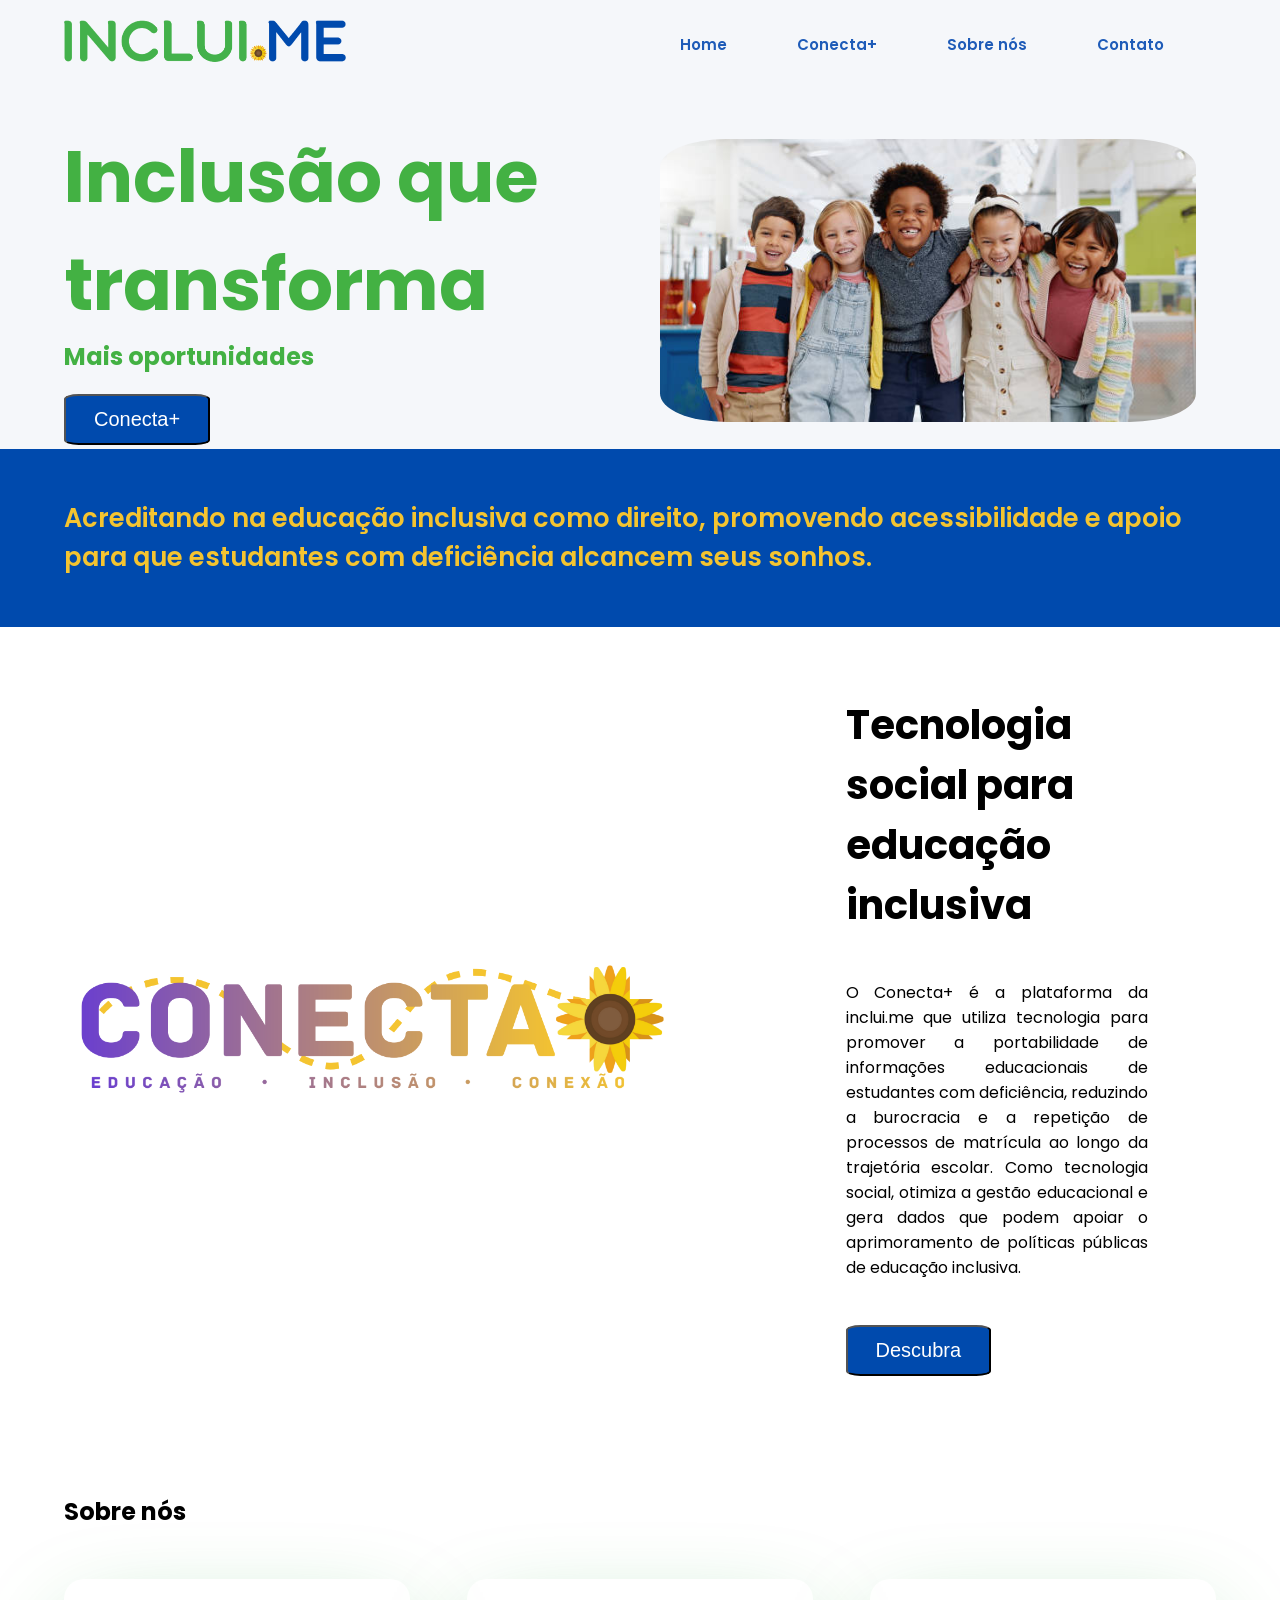
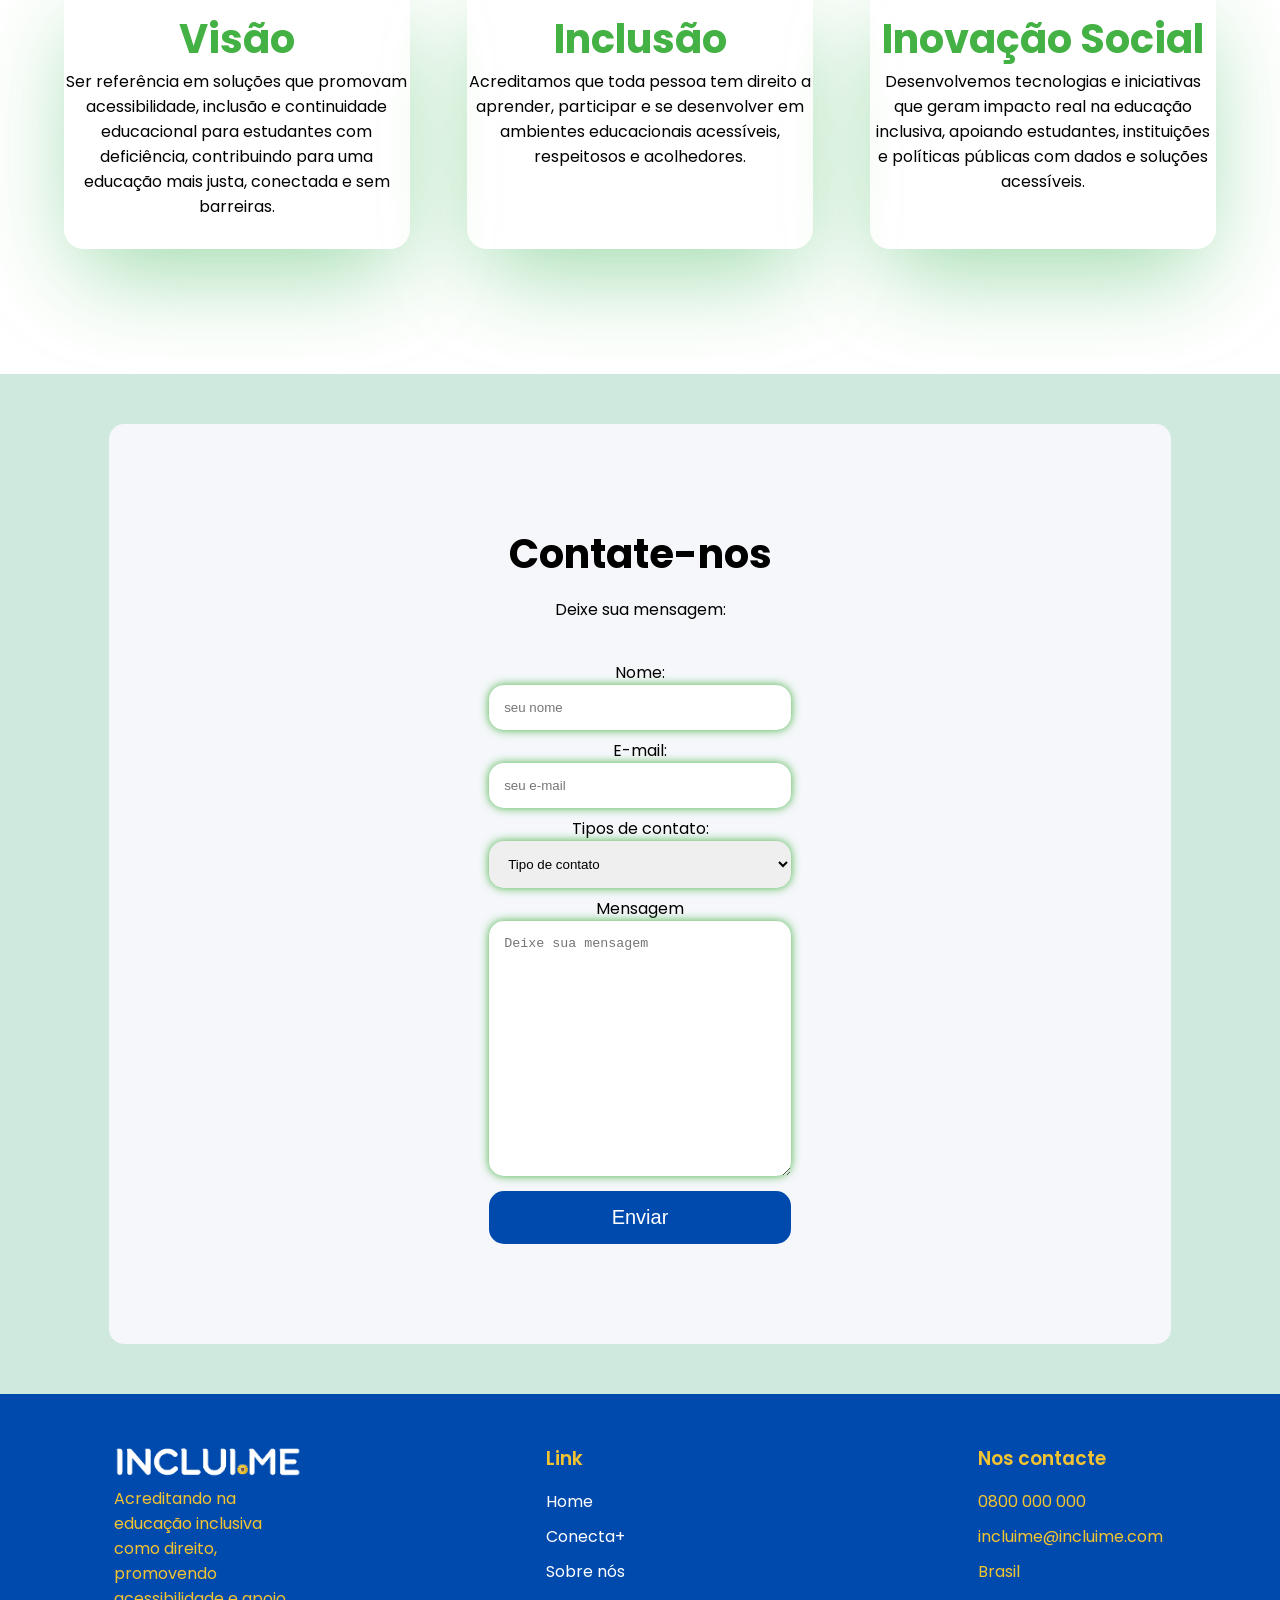
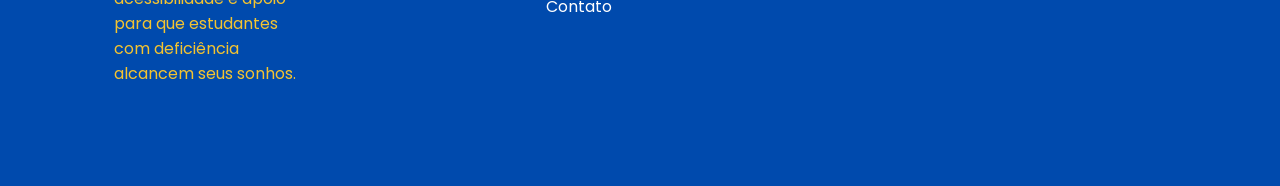
==== public/index.html @ b49397b8 "melhoria: estilização de cores" ====
<!DOCTYPE html>
<html lang="pt-br">

<head>
  <meta charset="UTF-8">
  <meta name="viewport" content="width=device-width, initial-scale=1.0">
  <link rel="stylesheet" href="css/estilo.css">
  <title>inclui.me</title>
</head>

<body>
  <div class="background-fundo">
    <header>
      <div class="container">
        <nav>
          <div class="logo">
            <a href="index.html"><img src="assets/imgs/inclui.me-semfundo.png" alt="inclui.me"></a>
          </div>
          <ul class="ul">
            <li><a href="#Home"> Home </a></li>
            <li><a href="#Conecta+"> Conecta+ </a></li>
            <li><a href="#Sobre"> Sobre nós </a></li>
            <li><a href="#Contato"> Contato </a></li>
          </ul>
          <div class="menu">
            <img src="assets/icon/menu.png" alt="menu">
          </div>
        </nav>
      </div>
    </header>
    <main>
      <div class="container">
        <div class="main-texto">
          <h1 id="Home">Inclusão que transforma </h1>
          <h2>Mais oportunidades</h2>
          <div>
            <button class="conecte">Conecta+</button>
          </div>
        </div>
        <div class="main-imagem">
          <img src="assets/imgs/criancas.jpg" alt="crianças">
        </div>
      </div>
    </main>
  </div>
  <section  class="resultados">
    <div class="container">
      <div class="resultado-texto">
        Acreditando na educação inclusiva como direito, promovendo acessibilidade e apoio para que estudantes com
        deficiência alcancem seus sonhos.
      </div>

    </div>

  </section>
  <section class="projeto">
    <div class="container">
      <div class="conecta">
        <img src="assets/imgs/conecta_logo_transparente.png" alt="conecta" >
      </div>
      <div class="conecta-texto">
        <h2 id="Conecta+">Tecnologia social para educação inclusiva</h2><br>
        <p>
          O Conecta+ é a plataforma da inclui.me que utiliza tecnologia para promover a portabilidade de informações
          educacionais de estudantes com deficiência, reduzindo a burocracia e a repetição de processos de matrícula ao
          longo da trajetória escolar. Como tecnologia social, otimiza a gestão educacional e gera dados que podem
          apoiar o aprimoramento de políticas públicas de educação inclusiva.
        </p><br>
        <button class="conecte">Descubra</button>
      </div>
    </div><br><br>
  </section>
  <section class="missao">
    <div class="container">
      <h2 id="Sobre">Sobre nós</h2>
      <div class="cards">
        <div class="card-item">
          <h4>Visão</h4>
          <p>Ser referência em soluções que promovam acessibilidade, inclusão e continuidade educacional para estudantes
            com deficiência, contribuindo para uma educação mais justa, conectada e sem barreiras.</p>
        </div>
        <div class="card-item">
          <h4>Inclusão</h4>
          <p>Acreditamos que toda pessoa tem direito a aprender, participar e se desenvolver em ambientes educacionais acessíveis, respeitosos e acolhedores.</p>
        </div>
        <div class="card-item">
          <h4>Inovação Social</h4>
          <p>Desenvolvemos tecnologias e iniciativas que geram impacto real na educação inclusiva, apoiando estudantes, instituições e políticas públicas com dados e soluções acessíveis.</p>
        </div>
      </div>
    </div>
<br><br><br><br><br>
  </section>
  <section class="fale-conosco">
<div class="container">
<div class="fale">
<h2 id="Contato">Contate-nos</h2>
<p>Deixe sua mensagem:</p><br>
<form >
  Nome:   <br>
  <input type="name" placeholder="seu nome"><br>
  E-mail:   <br>
  <input type="email" placeholder="seu e-mail"><br>
  Tipos de contato:    <br>
  <select name="tipos" id="Tiposdecontato" aria-placeholder="Tipo de contato">
    <option value="#">Tipo de contato</option>
    <option value="1">Família / estudante</option> 
    <option value="2">Escola / instituição</option>
    <option value="3">Parceria</option>
    <option value="4">Imprensa</option>
    <option value="5">Governo / pesquisa</option>
    <option value="6">Outros</option>
  </select><br>
  Mensagem   <br>
  <textarea name="mensagem" id="msg" cols="30" rows="15" placeholder="Deixe sua mensagem"></textarea><br>

<button class="contato">Enviar</button>
</form>

</div>
</div>
  </section>
  <footer>
    <div class="container">
<ul>
  <img src="assets/imgs/incluime_logo_branco_com_girassol_detalhado (1).png" alt="inclui.me" class="logo">
  <p>
    Acreditando na educação inclusiva como direito, promovendo acessibilidade e apoio para que estudantes com deficiência alcancem seus sonhos.
  </p>
</ul>
<ul>
  <h3>Link</h3>
  <li><a href="#Home">Home</a></li>
  <li><a href="#Conecta+">Conecta+</a></li>
  <li><a href="#Sobre">Sobre nós</a></li>
  <li><a href="#Contato">Contato</a></li>
</ul>
<ul>
  <h3>Nos contacte</h3>
<li>
  <p>0800 000 000</p>
</li>
<li>
  <p>incluime@incluime.com</p>
</li>
<li>
  <p>Brasil</p>
</li>
</ul>
    </div>
  </footer>
  <script src="js/main.js"></script>
</body>

</html>
---- public/css/estilo.css ----
@import url('https://fonts.googleapis.com/css2?family=Poppins:ital,wght@0,100;0,200;0,300;0,400;0,500;0,600;0,700;0,800;0,900;1,100;1,200;1,300;1,400;1,500;1,600;1,700;1,800;1,900&display=swap');

* {
  margin: 0;
  padding: 0;
  box-sizing: border-box;
  text-decoration: none;
  list-style: none;
}

body {
  font-family: "Poppins", sans-serif;
}

:root {
  --azul-primario: #004aad;
  --azul-secundario: #1e5bb8;
  --amareloescuro: #f4c430;
  --verde-institucional: #43b143;
  --cinza-claro: #f5f7fa;
  --branco: #ffffff;
  --verde-agua-claro: #cfe9df;
}

.background-fundo {
  background: var(--cinza-claro);
}

.container {
  max-width: 1440px;
  padding: 0 5%;
  margin: 0 auto;
}

nav {
  display: flex;
  justify-content: space-between;
  align-items: center;
  padding: 20px 0;
}

.conecte {
  background-color: var(--azul-primario);
  color: var(--branco);
  font-size: 20px;
  width: auto;     
  height: auto; 
  padding: 12px 28px;
  border-radius: 10%;
  

}

.logo img {
  width: 50%;
  height: 75%;
}

.ul {
  display: flex;
  align-items: center;

}

.ul li {
  margin: 0 35px;
  font-size: 15px;

}

.ul li a {
  color: var(--azul-secundario);
  font-weight: 600;
}

main .container {
  display: flex;
  align-items: center;
  justify-content: space-between;
  margin-top: 30px;
}

.main-texto {
  width: 50%;
  color: var(--verde-institucional)
}

.main-texto h1 {
  font-size: 4.5rem;
}

.main-texto div {
  display: flex;
  align-items: center;
  margin-top: 20px;
}

.main-imagem {
  width: 50%;
}

.main-imagem img {
  width: 100%;
  border-radius: 15%;
  padding: 20px;
}

.menu img {
  display: none;
  width: 20%;
  height: 20%;
  position: relative;
  z-index: 1000;
}

.resultados{
  background: var(--azul-primario);
}
.resultados .container {
display: flex;
align-items: center;
justify-content: space-between;
}

.resultados .resultado-texto{
  color: var(--amareloescuro);
  font-size: 1.6rem;
  font-weight: 600;
  width: 100%;
  padding: 50px 0px;
}

.projeto .container{
  display: flex;
  align-items: center;
}

.projeto .conecta img{
  width: 85%;
  
  border-radius: 10px;
}



.projeto .conecta-texto{
  width: 50%;
  padding: 68px;
}

.projeto .conecta-texto h2{
  font-size: 2.5rem;
}

.projeto .conecta-texto p{
  margin: 20px 0;
  text-align: justify;
}

.projeto .casa-texto p b{
  color: black;
  
}
.projeto .conecta-texto .conecte {
  display: inline-block;
  background-color: var(--azul-primario);
  color: var(--branco);
  font-size: 20px;
  padding: 12px 28px;
  border-radius: 10%;
  width: auto;     
  height: auto;    
}


.card-item h4{
  font-size: 2.5rem;
  color: var(--verde-institucional);

}

.missao .cards{
  display: flex;
  justify-content: space-between;
  margin-top: 50px;
  
}

.missao .cards .card-item{
  width: 30%;
  text-align: center;
  padding: 30px 0;
  border-radius: 20px;
  box-shadow: 0px 35px 97px -15px rgba(6, 161, 40, 0.4);
}

.fale-conosco{
  background-color: var(--verde-agua-claro);
  padding: 50px;
}

.fale-conosco .fale{
  text-align: center;
  padding: 100px;
  background: var(--cinza-claro);
  border: 1px solid #e5e7eb;
  background-repeat: no-repeat;
  background-size: cover;
  background-position: center;
  border-radius: 15px;
  border: none;
}

.fale-conosco h2{
  font-size: 2.5rem;
}

 .fale-conosco p{
  margin: 13px 0;
}

.fale-conosco input,select, textarea {
  width: 35%;
  padding: 15px;
   box-shadow: 0 0 10px var(--verde-institucional);
  border-radius: 15px;
  border: none;
    margin-bottom: 8px;
}

.fale-conosco button{
  background-color: var(--azul-primario);
  color: var(--branco);
  font-size: 20px;
  width: 35%; 
  padding: 15px;
  border-radius: 15px;
  border: none;
 
}

footer{
  background-color: var(--azul-primario);
}

footer .container {
  display: flex;
  color: var(--amareloescuro);
  justify-content: space-between;
}

footer .container ul{
  width: 25%;
  padding: 50px;
}

footer .container h3{
  margin-bottom: 16px;
  font-weight: 600;
}

footer .container ul > p{
  margin-bottom: 50px;
}

footer .container li{
  margin: 10px 0;
}

footer .container a{
  color: var(--branco);
}

footer .container ul img{
  width: 100%;
}

@media (max-width: 960px) {
  .menu img {
    display: block;
    margin: 0 auto;
  }

  .ul {
    position: fixed;
    background: var(--cinza-claro);
    top: 0;
    width: 100%;
    height: 100%;
    left: 100%;
    transition: 0.3s;
    flex-direction: column;
    justify-content: center;
  }
.ul li {
  font-size: 20px;
  margin: 20px 0;
}
  .ul.ativo {
    left: 0;
  }
  main .container{
    flex-direction: column;
  }
  main .container .main-imagem,
  main .container .main-texto{
    width: 100%;
    text-align: center;
  }
  main .container .main-texto h1{
font-size: 4rem;
  }
  main .container .main-texto div{
    justify-content: center
  }
  .resultados .container{
    flex-direction: column;
  }
  .resultados .resultado-texto{
    text-align: center;
    width: 100%;
  }
  
  .projeto .container{
    flex-direction: column-reverse;
  }
  .projeto .container .conecta-texto {
    width: 100%;
    align-items: center;
  }
   .projeto .container .conecta {
    width: 100%;
   }
   .projeto .container .conecta-texto {
     padding: 5px 5px;
    font-size: 15px;
    margin: 0px, 5px;
   }
   .projeto .container .conecta-texto .button{
      padding: 5px 5px;
    font-size: 15px;
   }
   .missao .cards{
    flex-direction: column;
   }
   .missao .cards .card-item{
    width: 100%;
    margin-top: 50px;
   }
 .fale-conosco{
    padding: 20px;
  }

  .fale-conosco .fale{
    padding: 30px 20px;  
  }

  .fale-conosco input,
  .fale-conosco select,
  .fale-conosco textarea,
  .fale-conosco button{
    width: 80%;
    max-width: 100%;
  }
 .fale-conosco button{
    width: 75%;
  }

  footer .container{
    flex-direction: column;
  }
footer .container ul{
  width: 100%;
  margin-bottom: 30px;
}
}



@media (max-width:440px){
  main .container .main-texto h1{
    font-size: 3rem;
  }

 .conecte{
   padding: 6px 18px;
 }
  .projeto .container .conecta-texto {
     padding: 4px 4px;
    font-size: 10px;
   }
    .projeto .container .conecta-texto .conecte {
      padding: 6px 18px;
    
   }

.fale-conosco{
    padding: 20px;
  }

  .fale-conosco .fale{
    padding: 30px 20px;  
  }

  .fale-conosco input,
  .fale-conosco select,
  .fale-conosco textarea,
  .fale-conosco button{
    width: 100%;
    max-width: 100%;
  }
  .fale-conosco button{
    width: 100%;
    font-size: 12px;
    padding: 16px;
  }
  .fale-conosco h2{
  font-size: 1.5rem;
}

  .fale-conosco input::placeholder,
  .fale-conosco textarea::placeholder{
    font-size: 16px;
  }

  .projeto .conecta-texto p{
  font-size: 1.0rem;
}

}

@media (max-width:400px){
   .fale-conosco input::placeholder,
  .fale-conosco textarea::placeholder{
    font-size: 12px;
  }

}
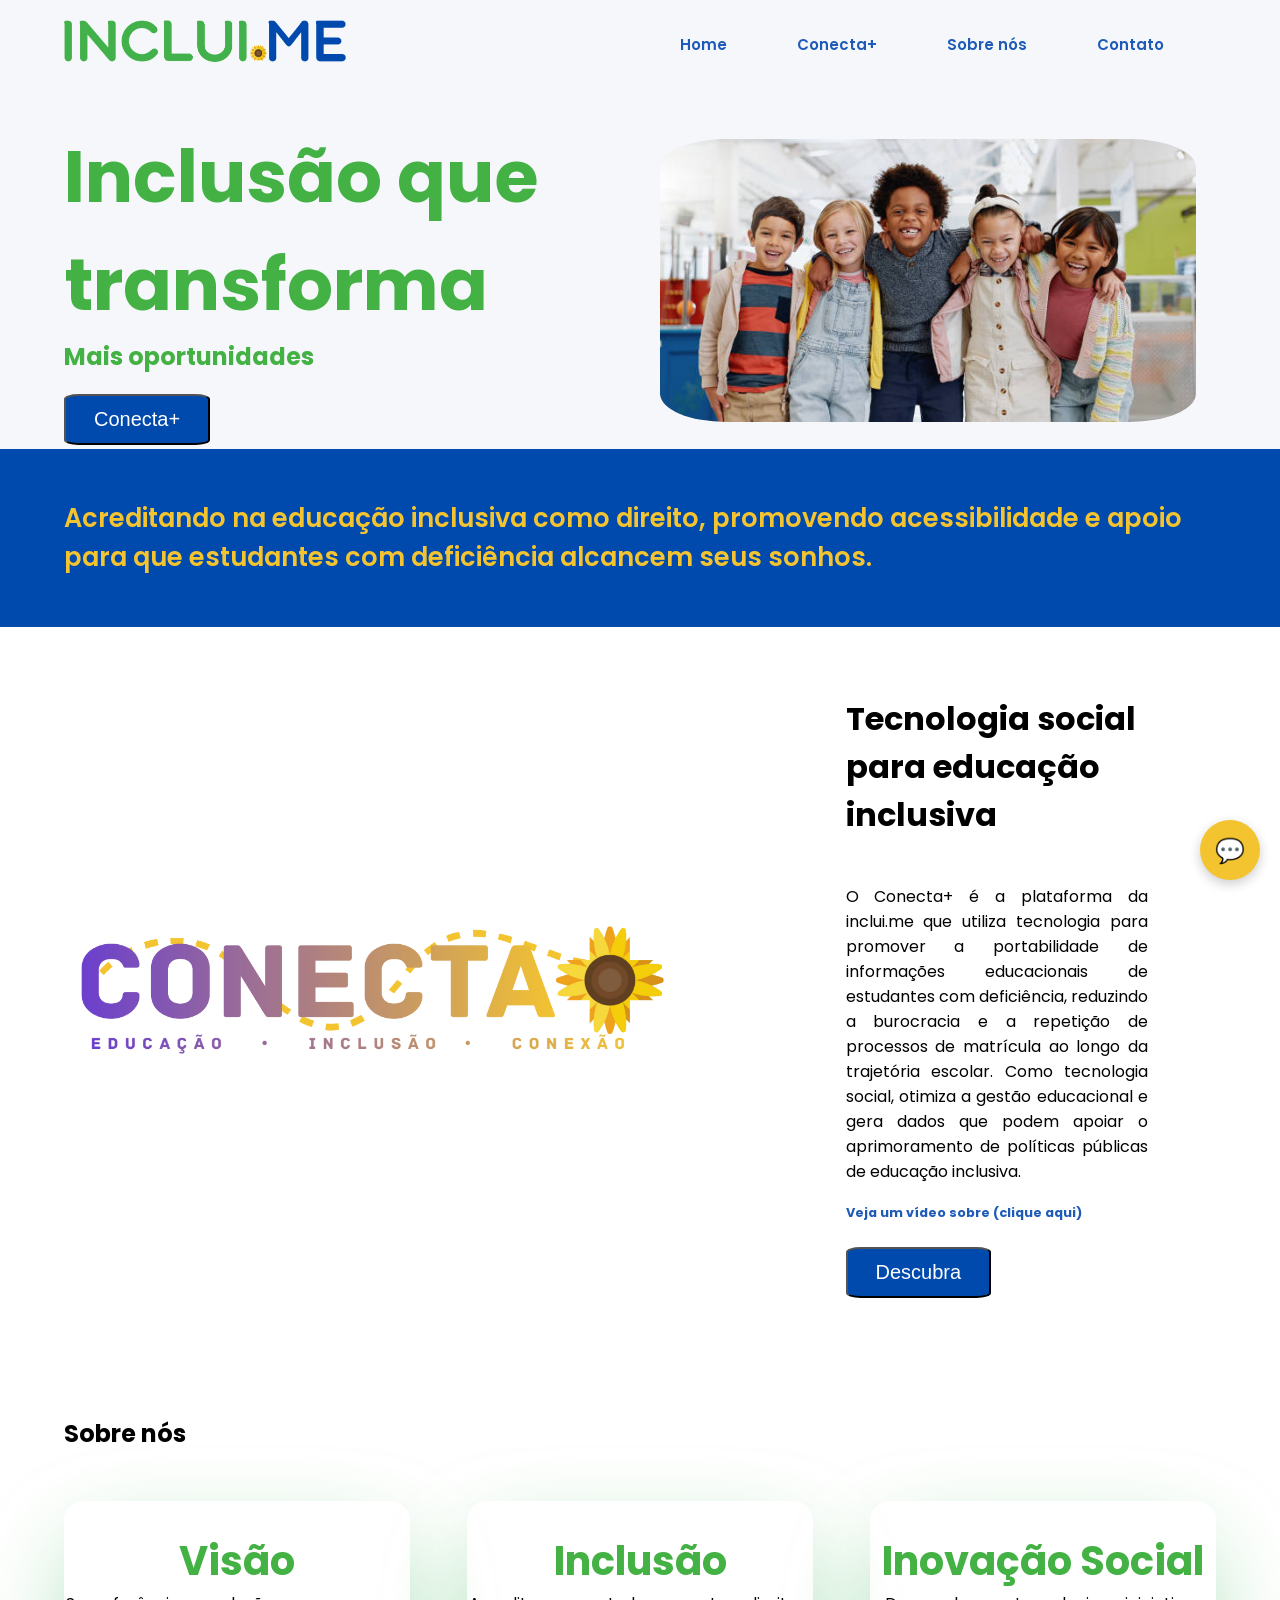
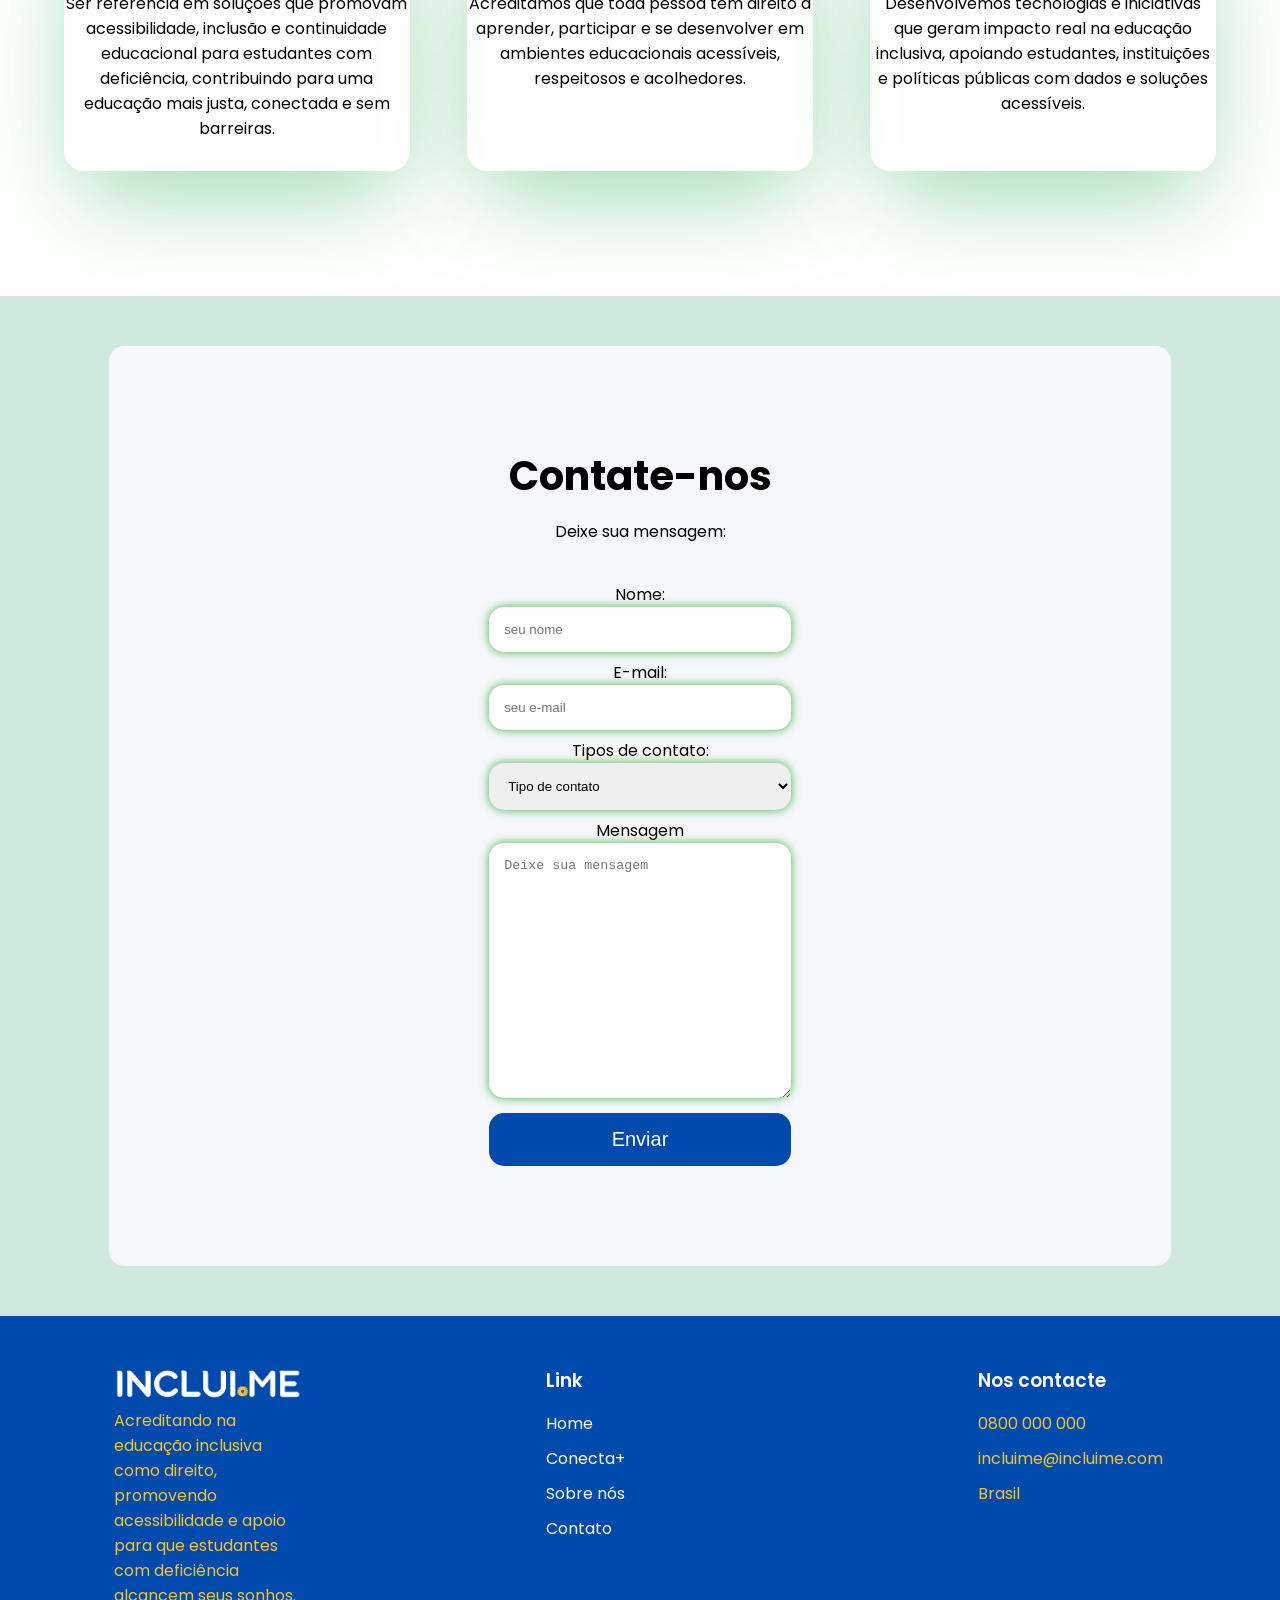
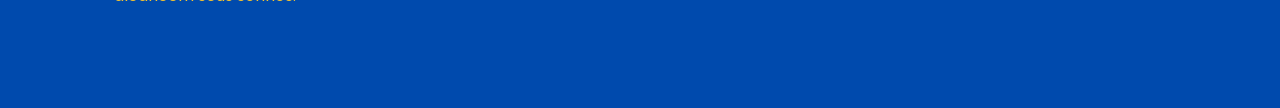
==== commit 4e06392c: "Site institucional estático pronto" ====
--- a/public/index.html
+++ b/public/index.html
@@ -65,7 +65,11 @@
           educacionais de estudantes com deficiência, reduzindo a burocracia e a repetição de processos de matrícula ao
           longo da trajetória escolar. Como tecnologia social, otimiza a gestão educacional e gera dados que podem
           apoiar o aprimoramento de políticas públicas de educação inclusiva.
-        </p><br>
+        </p>
+       <h6 id="verVideo" style="cursor: pointer;">
+  Veja um vídeo sobre (clique aqui)
+</h6><br>
+        
         <button class="conecte">Descubra</button>
       </div>
     </div><br><br>
@@ -149,6 +153,10 @@
 </ul>
     </div>
   </footer>
+  <div class="chatbot-btn" onclick="abrirChat()">
+    💬
+</div>
+
   <script src="js/main.js"></script>
 </body>
 
--- a/public/css/estilo.css
+++ b/public/css/estilo.css
@@ -51,6 +51,7 @@
 
 }
 
+
 .logo img {
   width: 50%;
   height: 75%;
@@ -149,7 +150,7 @@
 }
 
 .projeto .conecta-texto h2{
-  font-size: 2.5rem;
+  font-size: 2.0rem;
 }
 
 .projeto .conecta-texto p{
@@ -161,6 +162,13 @@
   color: black;
   
 }
+
+
+.projeto .conecta-texto  h6{
+  font-size: 0.80rem;
+  color: var(--azul-secundario);
+}
+
 .projeto .conecta-texto .conecte {
   display: inline-block;
   background-color: var(--azul-primario);
@@ -171,6 +179,7 @@
   width: auto;     
   height: auto;    
 }
+
 
 
 .card-item h4{
@@ -257,6 +266,7 @@
 footer .container h3{
   margin-bottom: 16px;
   font-weight: 600;
+  color: var(--branco);
 }
 
 footer .container ul > p{
@@ -273,6 +283,24 @@
 
 footer .container ul img{
   width: 100%;
+}
+
+.chatbot-btn {
+    position: fixed;
+    bottom: 20px;
+    right: 20px;
+    background: var(--amareloescuro);
+    color: white;
+    font-size: 24px;
+    width: 60px;
+    height: 60px;
+    border-radius: 50%;
+    display: flex;
+    align-items: center;
+    justify-content: center;
+    cursor: pointer;
+    box-shadow: 0 4px 12px rgba(0,0,0,0.2);
+    z-index: 1000;
 }
 
 @media (max-width: 960px) {
@@ -340,6 +368,11 @@
       padding: 5px 5px;
     font-size: 15px;
    }
+
+   #videoConecta {
+    width: 100%;
+   }
+
    .missao .cards{
     flex-direction: column;
    }
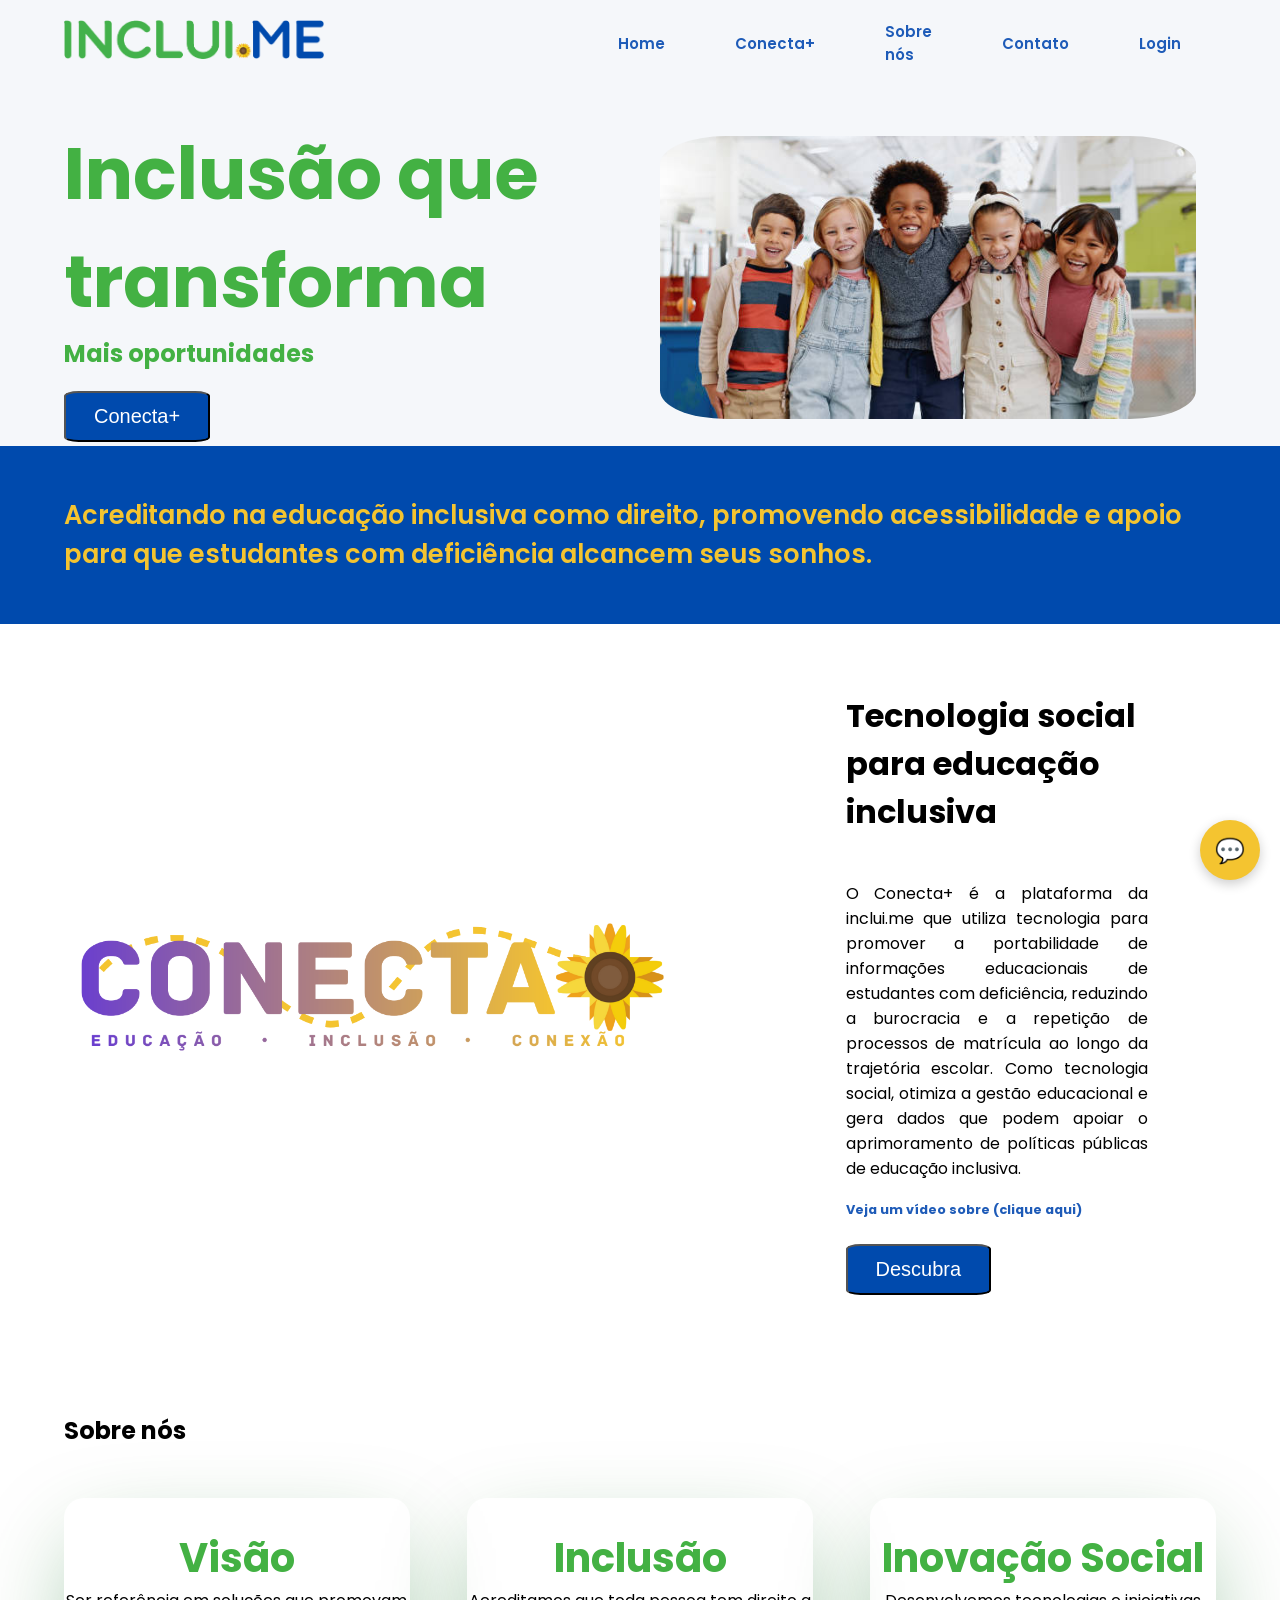
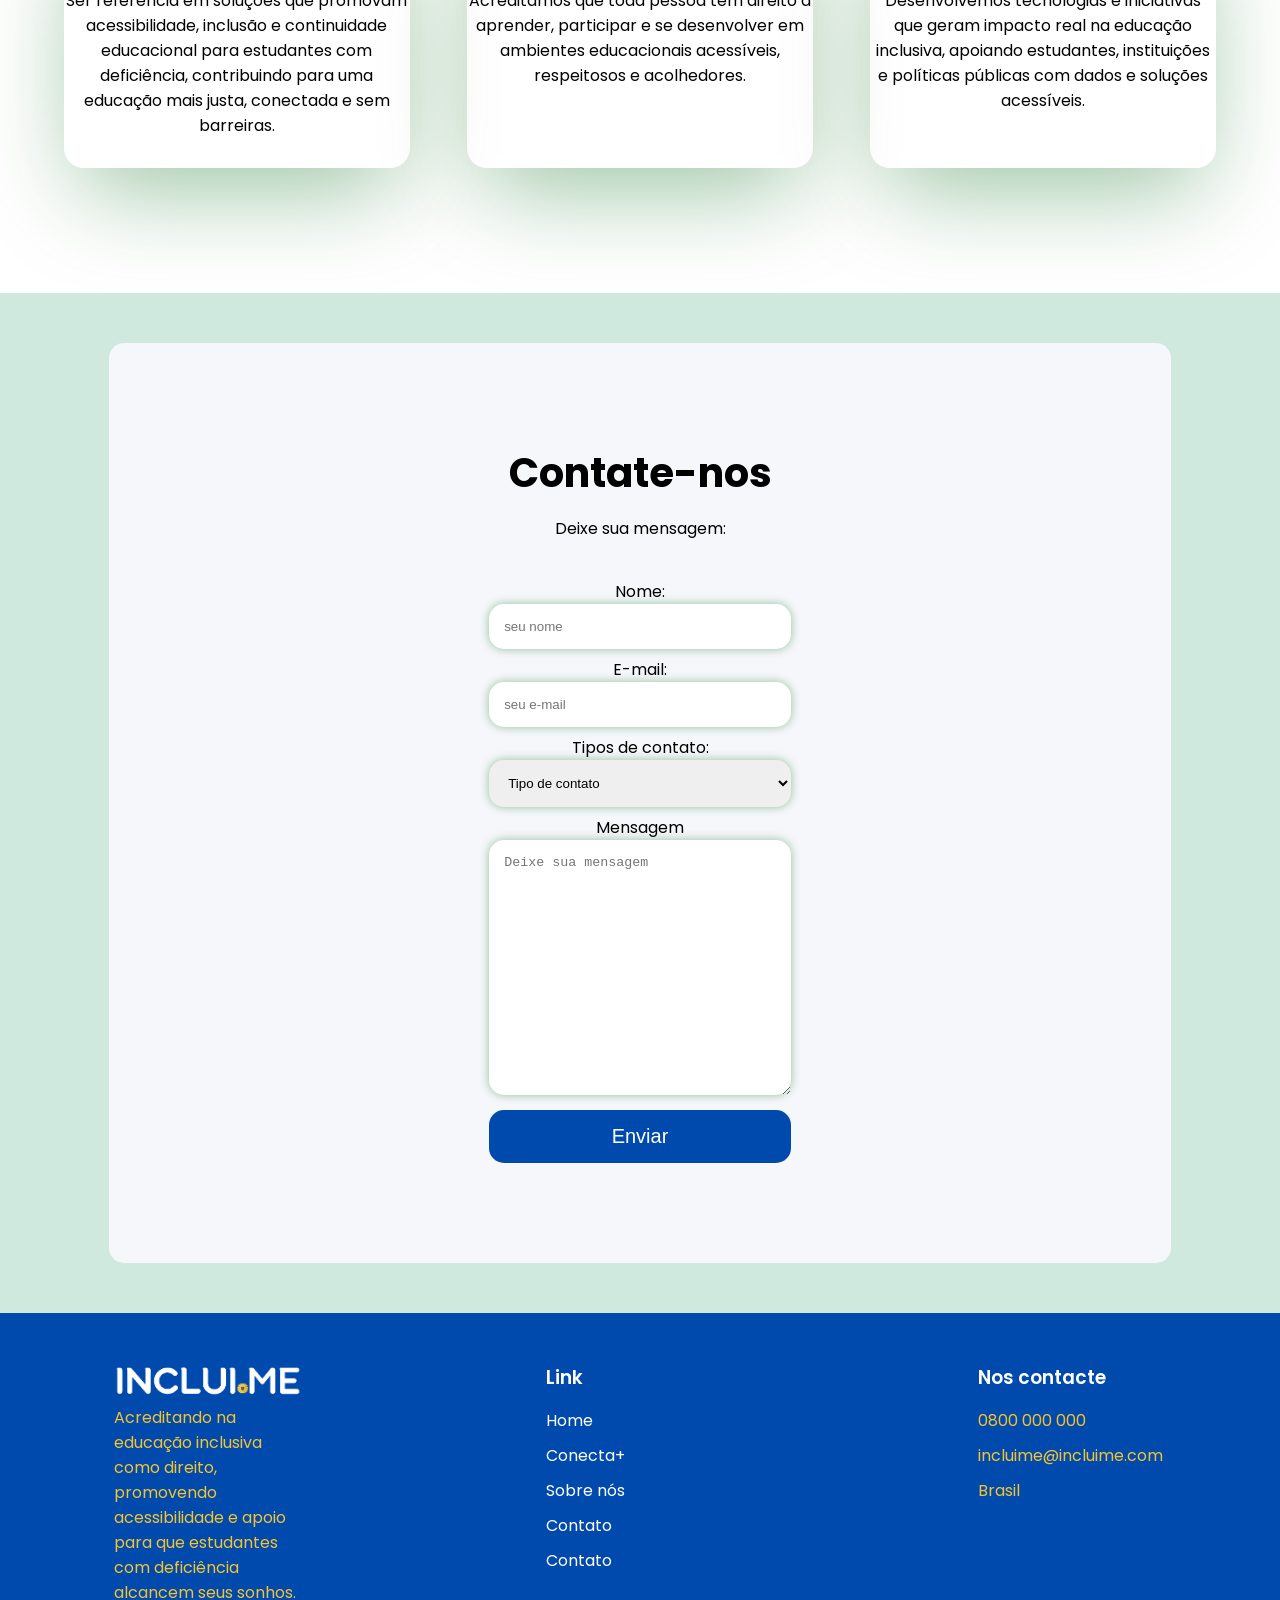
==== commit 3d51ef02: "Subindo primeira versão do login e cadastro" ====
--- a/public/index.html
+++ b/public/index.html
@@ -21,6 +21,7 @@
             <li><a href="#Conecta+"> Conecta+ </a></li>
             <li><a href="#Sobre"> Sobre nós </a></li>
             <li><a href="#Contato"> Contato </a></li>
+            <li><a href="login.html">Login</a></li>
           </ul>
           <div class="menu">
             <img src="assets/icon/menu.png" alt="menu">
@@ -138,6 +139,7 @@
   <li><a href="#Conecta+">Conecta+</a></li>
   <li><a href="#Sobre">Sobre nós</a></li>
   <li><a href="#Contato">Contato</a></li>
+  <li><a href="cadastro.css">Contato</a></li>
 </ul>
 <ul>
   <h3>Nos contacte</h3>
--- a/public/css/estilo.css
+++ b/public/css/estilo.css
@@ -200,7 +200,7 @@
   text-align: center;
   padding: 30px 0;
   border-radius: 20px;
-  box-shadow: 0px 35px 97px -15px rgba(6, 161, 40, 0.4);
+  box-shadow: 0px 35px 97px -15px rgba(0, 104, 22, 0.4);
 }
 
 .fale-conosco{
@@ -231,7 +231,7 @@
 .fale-conosco input,select, textarea {
   width: 35%;
   padding: 15px;
-   box-shadow: 0 0 10px var(--verde-institucional);
+   box-shadow: 0 0 10px rgba(0, 104, 22, 0.4);;
   border-radius: 15px;
   border: none;
     margin-bottom: 8px;
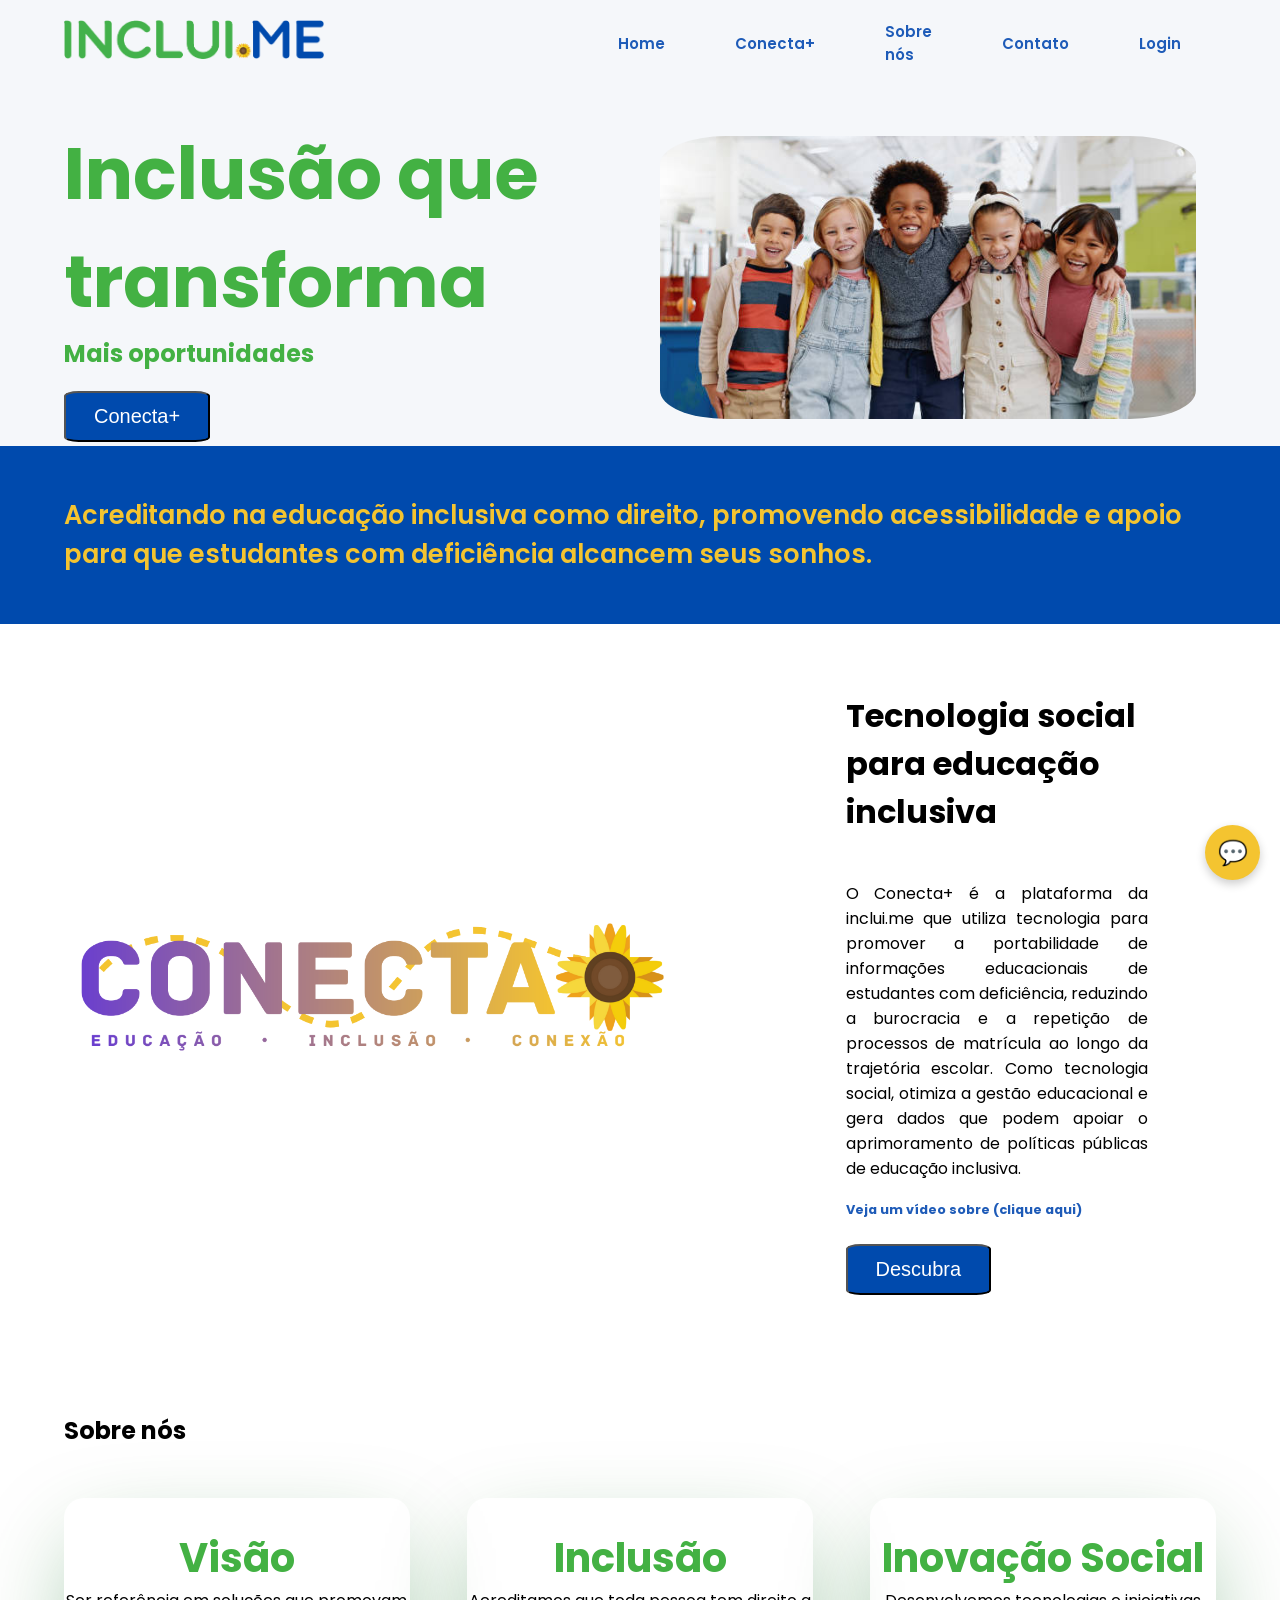
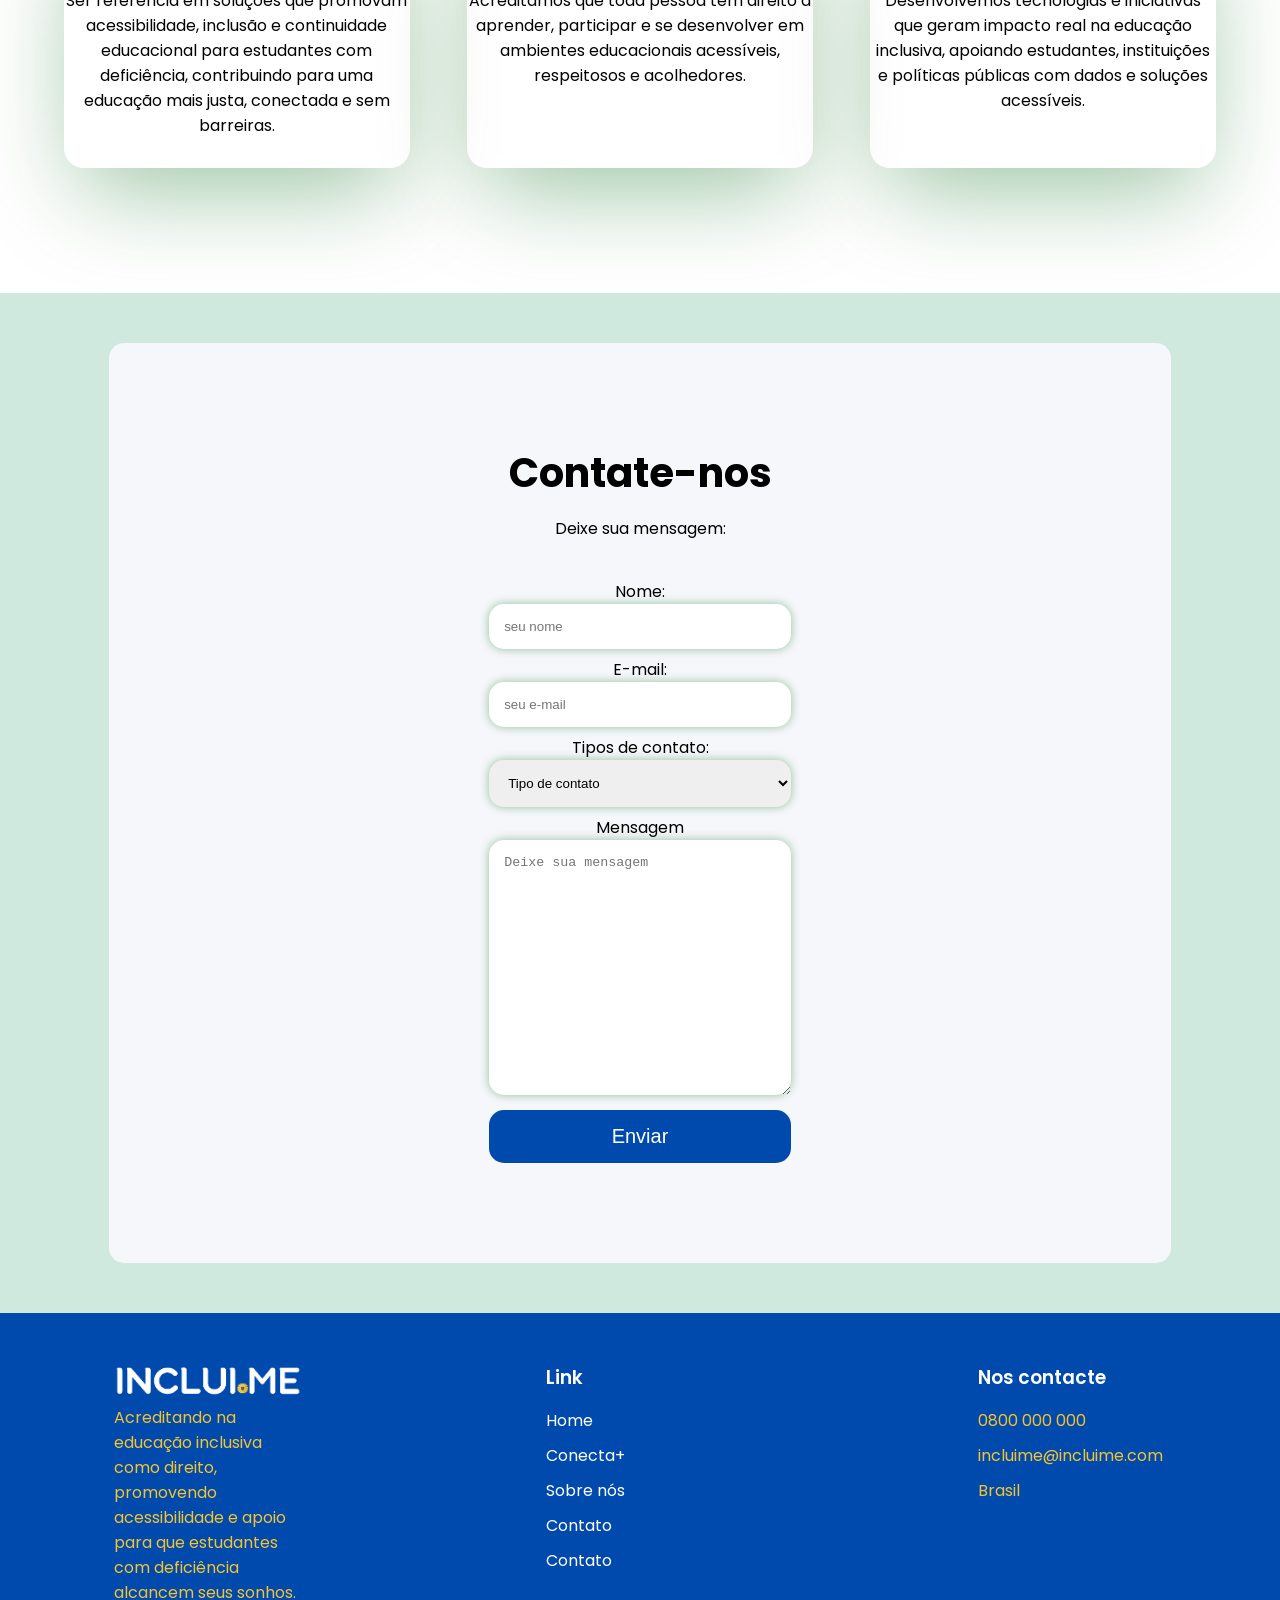
==== commit ba8cf27a: "adição: css do chatbot com python" ====
--- a/public/index.html
+++ b/public/index.html
@@ -155,8 +155,22 @@
 </ul>
     </div>
   </footer>
-  <div class="chatbot-btn" onclick="abrirChat()">
-    💬
+ <div class="chatbot-btn" onclick="toggleChat()">
+  💬
+</div>
+
+<div class="chatbot-container" id="chatbot">
+  <div class="chatbot-header">
+    <span>Assistente inclui.me</span>
+  </div>
+
+  <div class="chatbot-body">
+    <button class="chat-option">Como me cadastrar?</button>
+    <button class="chat-option">Como encontrar escolas?</button>
+    <button class="chat-option">Como ver avaliações?</button>
+    <button class="chat-option">Como deixar feedback?</button>
+    <button class="chat-option">Sou escola/instituição</button>
+  </div>
 </div>
 
   <script src="js/main.js"></script>
--- a/public/css/estilo.css
+++ b/public/css/estilo.css
@@ -286,21 +286,59 @@
 }
 
 .chatbot-btn {
-    position: fixed;
-    bottom: 20px;
-    right: 20px;
-    background: var(--amareloescuro);
-    color: white;
-    font-size: 24px;
-    width: 60px;
-    height: 60px;
-    border-radius: 50%;
-    display: flex;
-    align-items: center;
-    justify-content: center;
-    cursor: pointer;
-    box-shadow: 0 4px 12px rgba(0,0,0,0.2);
-    z-index: 1000;
+  position: fixed;
+  bottom: 20px;
+  right: 20px;
+  width: 55px;
+  height: 55px;
+  background: var(--amareloescuro);
+  color: white;
+  border-radius: 50%;
+  display: flex;
+  align-items: center;
+  justify-content: center;
+  font-size: 24px;
+  cursor: pointer;
+  box-shadow: 0 4px 10px rgba(0,0,0,0.2);
+  z-index: 9999;
+}
+
+.chatbot-container {
+  position: fixed;
+  bottom: 85px;
+  right: 20px;
+  width: 270px;
+  background: #e6edf2;
+  border-radius: 18px;
+  box-shadow: 0 6px 20px rgba(0,0,0,0.18);
+  overflow: hidden;
+  display: none;
+  z-index: 9999;
+}
+
+.chatbot-header {
+  background: var(--azul-primario);
+  color: white;
+  padding: 12px;
+  font-weight: bold;
+  font-size: 15px;
+}
+
+.chatbot-body {
+  padding: 14px;
+}
+
+.chat-option {
+  width: 100%;
+  background: white;
+  border: 1px solid #d2d2d2;
+  border-radius: 8px;
+  padding: 10px;
+  margin-bottom: 10px;
+  font-size: 14px;
+  font-weight: 600;
+  color: #35506b;
+  cursor: pointer;
 }
 
 @media (max-width: 960px) {
